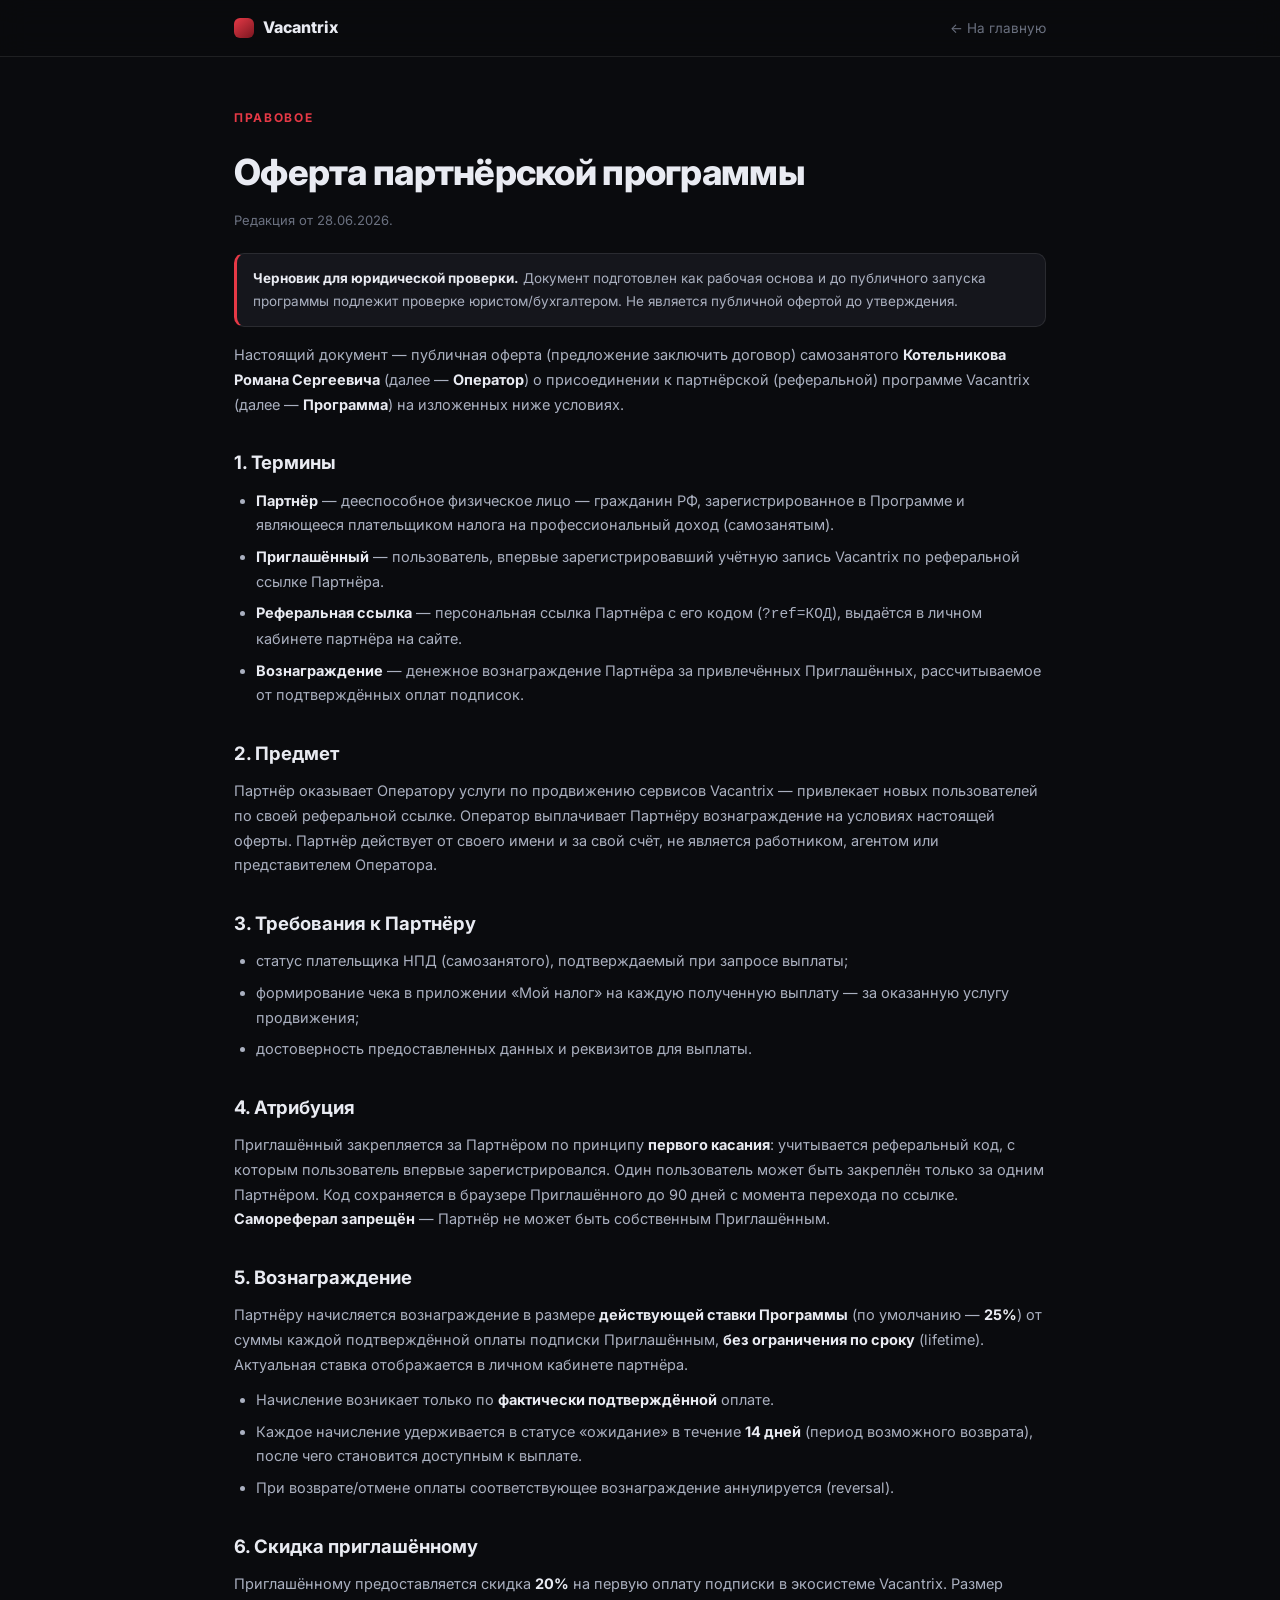
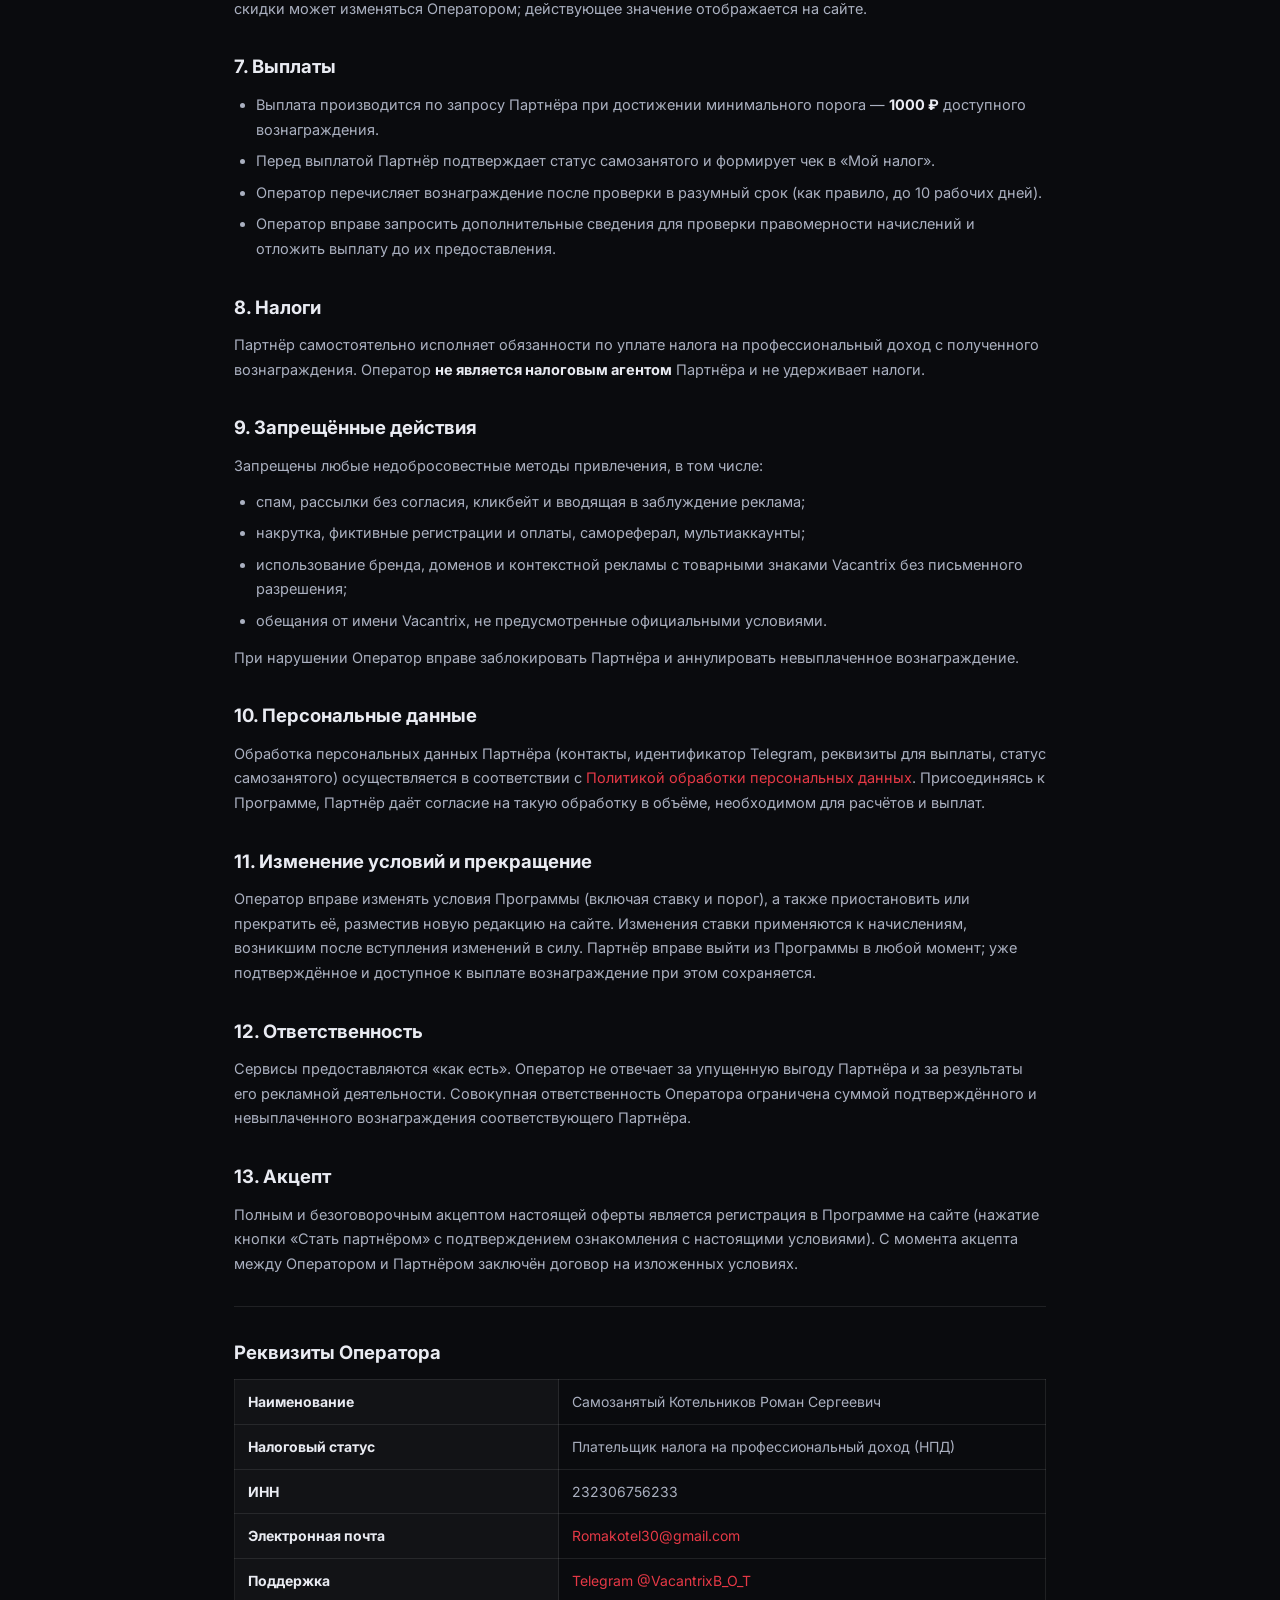
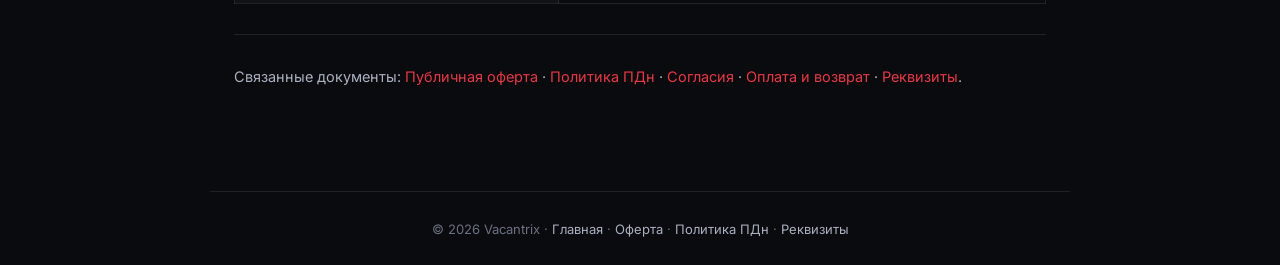
==== partner-offer.html @ 7f7f2ad9 "feat(web): партнёрская программа — кабинет, реф-ссылка, оферта Чинит 404 на js/referral.js и js/part" ====
<!DOCTYPE html>
<html lang="ru">
<head>
<meta charset="UTF-8">
<meta name="viewport" content="width=device-width, initial-scale=1.0">
<title>Оферта партнёрской программы — Vacantrix</title>
<meta name="description" content="Условия партнёрской (реферальной) программы Vacantrix: вознаграждение, выплаты самозанятым партнёрам, правила привлечения и анти-фрод.">
<meta name="robots" content="noindex">
<link rel="preconnect" href="https://fonts.googleapis.com"><link rel="preconnect" href="https://fonts.gstatic.com" crossorigin>
<link href="https://fonts.googleapis.com/css2?family=Inter:wght@400;500;600;700;800&display=swap" rel="stylesheet">
<style>
:root{--bg:#0a0b0e;--card:#15161c;--line:rgba(255,255,255,.09);--ac:#e63946;--tx:#e9ebf2;--tx2:#aab0c0;--tx3:#6b7180}
*{box-sizing:border-box;margin:0;padding:0}
body{background:var(--bg);color:var(--tx2);font-family:'Inter',-apple-system,'Segoe UI',Roboto,sans-serif;line-height:1.7;-webkit-font-smoothing:antialiased}
a{color:var(--ac);text-decoration:none}a:hover{text-decoration:underline}
.topbar{position:sticky;top:0;z-index:10;background:rgba(10,11,14,.85);backdrop-filter:blur(14px);border-bottom:1px solid var(--line)}
.bar{max-width:860px;margin:0 auto;padding:0 24px;height:56px;display:flex;align-items:center;gap:12px}
.brand{display:flex;align-items:center;gap:9px;font-weight:800;font-size:16px;color:var(--tx)}
.brand .d{width:20px;height:20px;border-radius:6px;background:linear-gradient(140deg,var(--ac),#7a1620)}
.bar .back{margin-left:auto;color:var(--tx3);font-size:13.5px}.bar .back:hover{color:var(--tx);text-decoration:none}
.doc{max-width:860px;margin:0 auto;padding:46px 24px 90px}
.doc .eyebrow{font-size:12px;font-weight:700;letter-spacing:.14em;text-transform:uppercase;color:var(--ac)}
.doc h1{font-size:clamp(26px,4vw,36px);font-weight:800;letter-spacing:-.02em;color:var(--tx);margin:12px 0 6px}
.doc .upd{color:var(--tx3);font-size:13px;margin-bottom:22px}
.doc h2{font-size:18.5px;font-weight:700;color:var(--tx);margin:30px 0 10px}
.doc p{font-size:14.5px;margin-bottom:11px}
.doc ul,.doc ol{margin:0 0 12px 22px}.doc li{font-size:14.5px;margin-bottom:7px}
.doc b{color:var(--tx)}
.doc hr{border:none;border-top:1px solid var(--line);margin:30px 0}
.doc table{width:100%;border-collapse:collapse;margin:8px 0 16px;font-size:14px}
.doc th,.doc td{border:1px solid var(--line);padding:10px 13px;text-align:left;vertical-align:top}
.doc th{color:var(--tx);background:rgba(255,255,255,.03);width:40%;white-space:nowrap}
.doc .note{border:1px solid var(--line);border-left:3px solid var(--ac);background:var(--card);border-radius:10px;padding:13px 16px;font-size:13.5px;color:var(--tx2);margin:16px 0}
footer{border-top:1px solid var(--line);text-align:center;padding:26px;color:var(--tx3);font-size:13px;max-width:860px;margin:0 auto}
footer a{color:var(--tx2)}
</style>
</head>
<body>
<header class="topbar"><div class="bar">
  <a class="brand" href="index.html"><span class="d"></span>Vacantrix</a>
  <a class="back" href="index.html">← На главную</a>
</div></header>

<article class="doc">
  <span class="eyebrow">Правовое</span>
  <h1>Оферта партнёрской программы</h1>
  <div class="upd">Редакция от 28.06.2026.</div>

  <div class="note"><b>Черновик для юридической проверки.</b> Документ подготовлен как рабочая основа и
  до публичного запуска программы подлежит проверке юристом/бухгалтером. Не является публичной офертой
  до утверждения.</div>

  <p>Настоящий документ — публичная оферта (предложение заключить договор) самозанятого
  <b>Котельникова Романа Сергеевича</b> (далее — <b>Оператор</b>) о присоединении к партнёрской
  (реферальной) программе Vacantrix (далее — <b>Программа</b>) на изложенных ниже условиях.</p>

  <h2>1. Термины</h2>
  <ul>
    <li><b>Партнёр</b> — дееспособное физическое лицо — гражданин РФ, зарегистрированное в Программе и
      являющееся плательщиком налога на профессиональный доход (самозанятым).</li>
    <li><b>Приглашённый</b> — пользователь, впервые зарегистрировавший учётную запись Vacantrix по
      реферальной ссылке Партнёра.</li>
    <li><b>Реферальная ссылка</b> — персональная ссылка Партнёра с его кодом (<code>?ref=КОД</code>),
      выдаётся в личном кабинете партнёра на сайте.</li>
    <li><b>Вознаграждение</b> — денежное вознаграждение Партнёра за привлечённых Приглашённых,
      рассчитываемое от подтверждённых оплат подписок.</li>
  </ul>

  <h2>2. Предмет</h2>
  <p>Партнёр оказывает Оператору услуги по продвижению сервисов Vacantrix — привлекает новых
  пользователей по своей реферальной ссылке. Оператор выплачивает Партнёру вознаграждение на условиях
  настоящей оферты. Партнёр действует от своего имени и за свой счёт, не является работником, агентом или
  представителем Оператора.</p>

  <h2>3. Требования к Партнёру</h2>
  <ul>
    <li>статус плательщика НПД (самозанятого), подтверждаемый при запросе выплаты;</li>
    <li>формирование чека в приложении «Мой налог» на каждую полученную выплату — за оказанную услугу
      продвижения;</li>
    <li>достоверность предоставленных данных и реквизитов для выплаты.</li>
  </ul>

  <h2>4. Атрибуция</h2>
  <p>Приглашённый закрепляется за Партнёром по принципу <b>первого касания</b>: учитывается реферальный код,
  с которым пользователь впервые зарегистрировался. Один пользователь может быть закреплён только за одним
  Партнёром. Код сохраняется в браузере Приглашённого до 90 дней с момента перехода по ссылке.
  <b>Самореферал запрещён</b> — Партнёр не может быть собственным Приглашённым.</p>

  <h2>5. Вознаграждение</h2>
  <p>Партнёру начисляется вознаграждение в размере <b>действующей ставки Программы</b> (по умолчанию —
  <b>25%</b>) от суммы каждой подтверждённой оплаты подписки Приглашённым, <b>без ограничения по сроку</b>
  (lifetime). Актуальная ставка отображается в личном кабинете партнёра.</p>
  <ul>
    <li>Начисление возникает только по <b>фактически подтверждённой</b> оплате.</li>
    <li>Каждое начисление удерживается в статусе «ожидание» в течение <b>14 дней</b> (период возможного
      возврата), после чего становится доступным к выплате.</li>
    <li>При возврате/отмене оплаты соответствующее вознаграждение аннулируется (reversal).</li>
  </ul>

  <h2>6. Скидка приглашённому</h2>
  <p>Приглашённому предоставляется скидка <b>20%</b> на первую оплату подписки в экосистеме Vacantrix.
  Размер скидки может изменяться Оператором; действующее значение отображается на сайте.</p>

  <h2>7. Выплаты</h2>
  <ul>
    <li>Выплата производится по запросу Партнёра при достижении минимального порога — <b>1000 ₽</b>
      доступного вознаграждения.</li>
    <li>Перед выплатой Партнёр подтверждает статус самозанятого и формирует чек в «Мой налог».</li>
    <li>Оператор перечисляет вознаграждение после проверки в разумный срок (как правило, до 10 рабочих
      дней).</li>
    <li>Оператор вправе запросить дополнительные сведения для проверки правомерности начислений и
      отложить выплату до их предоставления.</li>
  </ul>

  <h2>8. Налоги</h2>
  <p>Партнёр самостоятельно исполняет обязанности по уплате налога на профессиональный доход с полученного
  вознаграждения. Оператор <b>не является налоговым агентом</b> Партнёра и не удерживает налоги.</p>

  <h2>9. Запрещённые действия</h2>
  <p>Запрещены любые недобросовестные методы привлечения, в том числе:</p>
  <ul>
    <li>спам, рассылки без согласия, кликбейт и вводящая в заблуждение реклама;</li>
    <li>накрутка, фиктивные регистрации и оплаты, самореферал, мультиаккаунты;</li>
    <li>использование бренда, доменов и контекстной рекламы с товарными знаками Vacantrix без письменного
      разрешения;</li>
    <li>обещания от имени Vacantrix, не предусмотренные официальными условиями.</li>
  </ul>
  <p>При нарушении Оператор вправе заблокировать Партнёра и аннулировать невыплаченное вознаграждение.</p>

  <h2>10. Персональные данные</h2>
  <p>Обработка персональных данных Партнёра (контакты, идентификатор Telegram, реквизиты для выплаты,
  статус самозанятого) осуществляется в соответствии с
  <a href="privacy.html">Политикой обработки персональных данных</a>. Присоединяясь к Программе, Партнёр
  даёт согласие на такую обработку в объёме, необходимом для расчётов и выплат.</p>

  <h2>11. Изменение условий и прекращение</h2>
  <p>Оператор вправе изменять условия Программы (включая ставку и порог), а также приостановить или
  прекратить её, разместив новую редакцию на сайте. Изменения ставки применяются к начислениям, возникшим
  после вступления изменений в силу. Партнёр вправе выйти из Программы в любой момент; уже подтверждённое
  и доступное к выплате вознаграждение при этом сохраняется.</p>

  <h2>12. Ответственность</h2>
  <p>Сервисы предоставляются «как есть». Оператор не отвечает за упущенную выгоду Партнёра и за результаты
  его рекламной деятельности. Совокупная ответственность Оператора ограничена суммой подтверждённого
  и невыплаченного вознаграждения соответствующего Партнёра.</p>

  <h2>13. Акцепт</h2>
  <p>Полным и безоговорочным акцептом настоящей оферты является регистрация в Программе на сайте
  (нажатие кнопки «Стать партнёром» с подтверждением ознакомления с настоящими условиями). С момента
  акцепта между Оператором и Партнёром заключён договор на изложенных условиях.</p>

  <hr>
  <h2>Реквизиты Оператора</h2>
  <table>
    <tr><th>Наименование</th><td>Самозанятый Котельников Роман Сергеевич</td></tr>
    <tr><th>Налоговый статус</th><td>Плательщик налога на профессиональный доход (НПД)</td></tr>
    <tr><th>ИНН</th><td>232306756233</td></tr>
    <tr><th>Электронная почта</th><td><a href="mailto:Romakotel30@gmail.com">Romakotel30@gmail.com</a></td></tr>
    <tr><th>Поддержка</th><td><a href="https://t.me/VacantrixB_O_T" target="_blank" rel="noopener">Telegram @VacantrixB_O_T</a></td></tr>
  </table>

  <hr>
  <p>Связанные документы: <a href="offer.html">Публичная оферта</a> ·
  <a href="privacy.html">Политика ПДн</a> · <a href="consent.html">Согласия</a> ·
  <a href="payment.html">Оплата и возврат</a> · <a href="requisites.html">Реквизиты</a>.</p>
</article>

<footer>
  © 2026 Vacantrix · <a href="index.html">Главная</a> · <a href="offer.html">Оферта</a> ·
  <a href="privacy.html">Политика ПДн</a> · <a href="requisites.html">Реквизиты</a>
</footer>
</body>
</html>
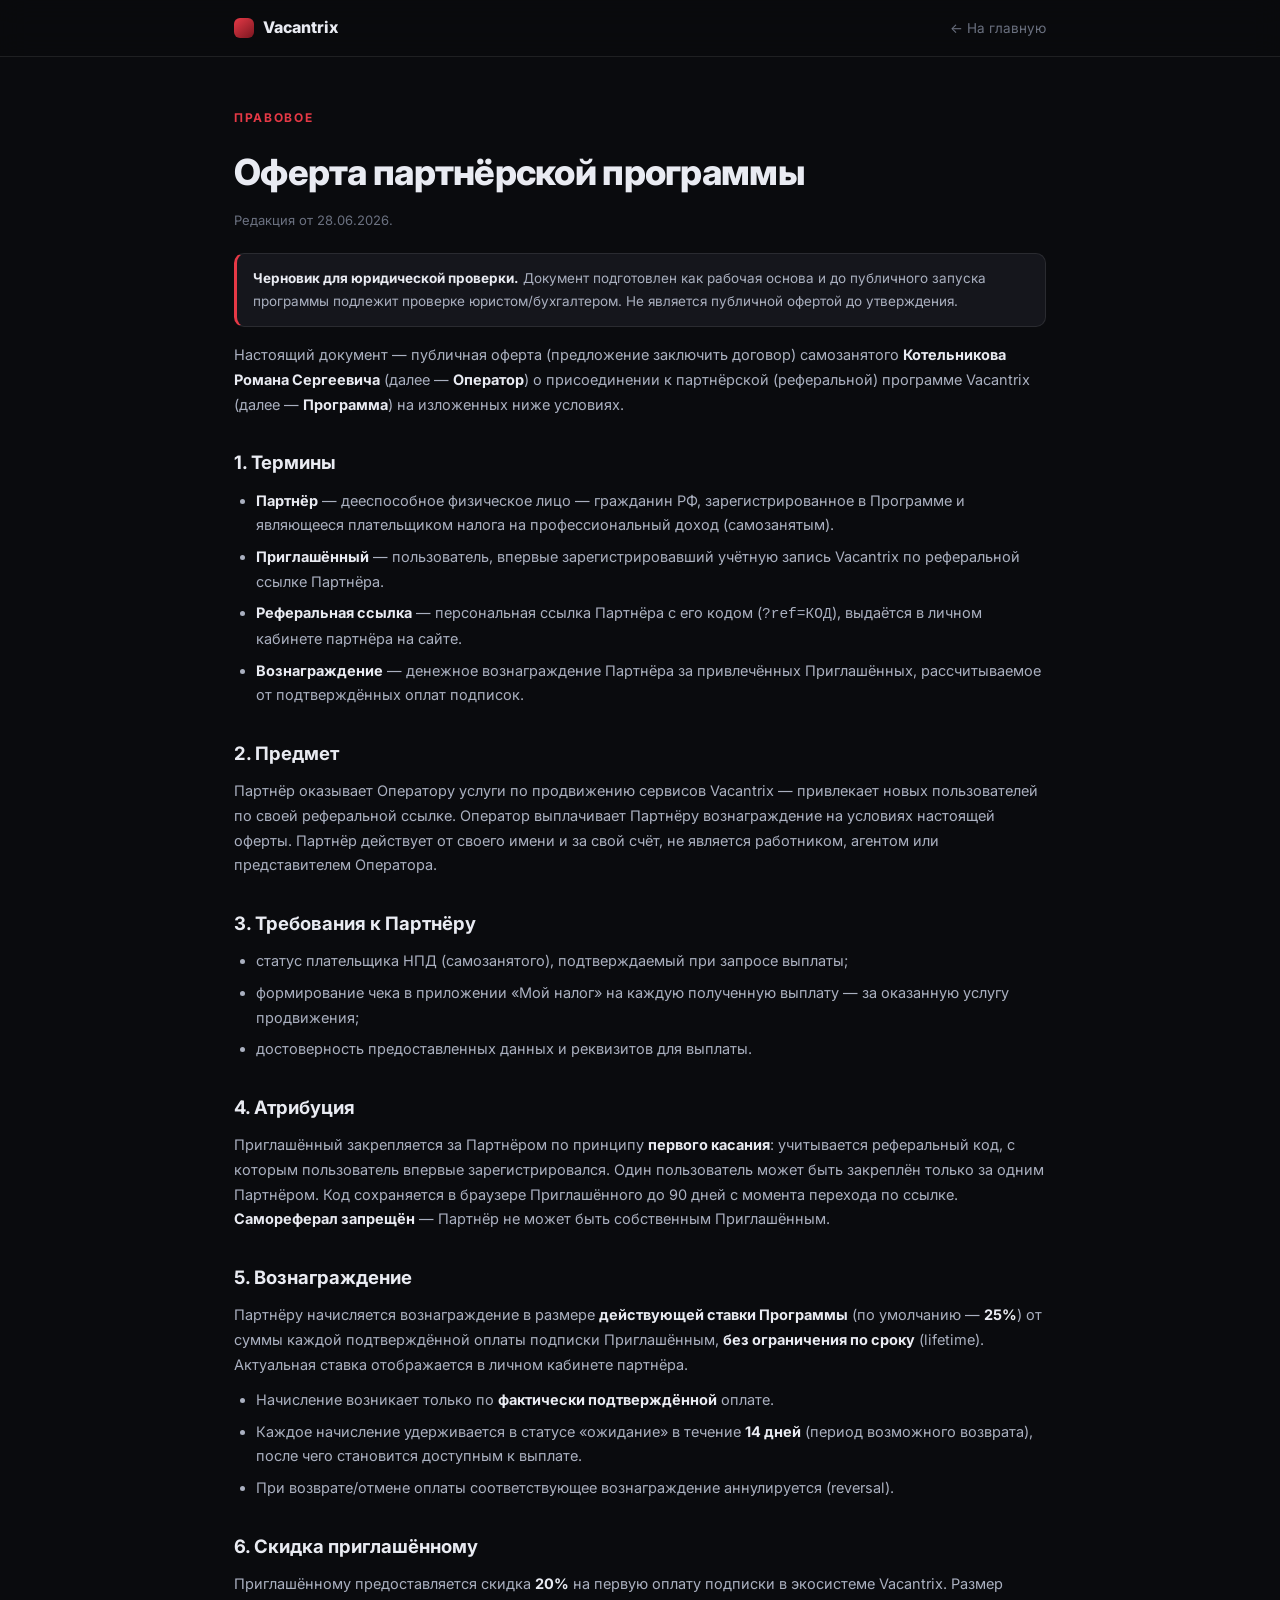
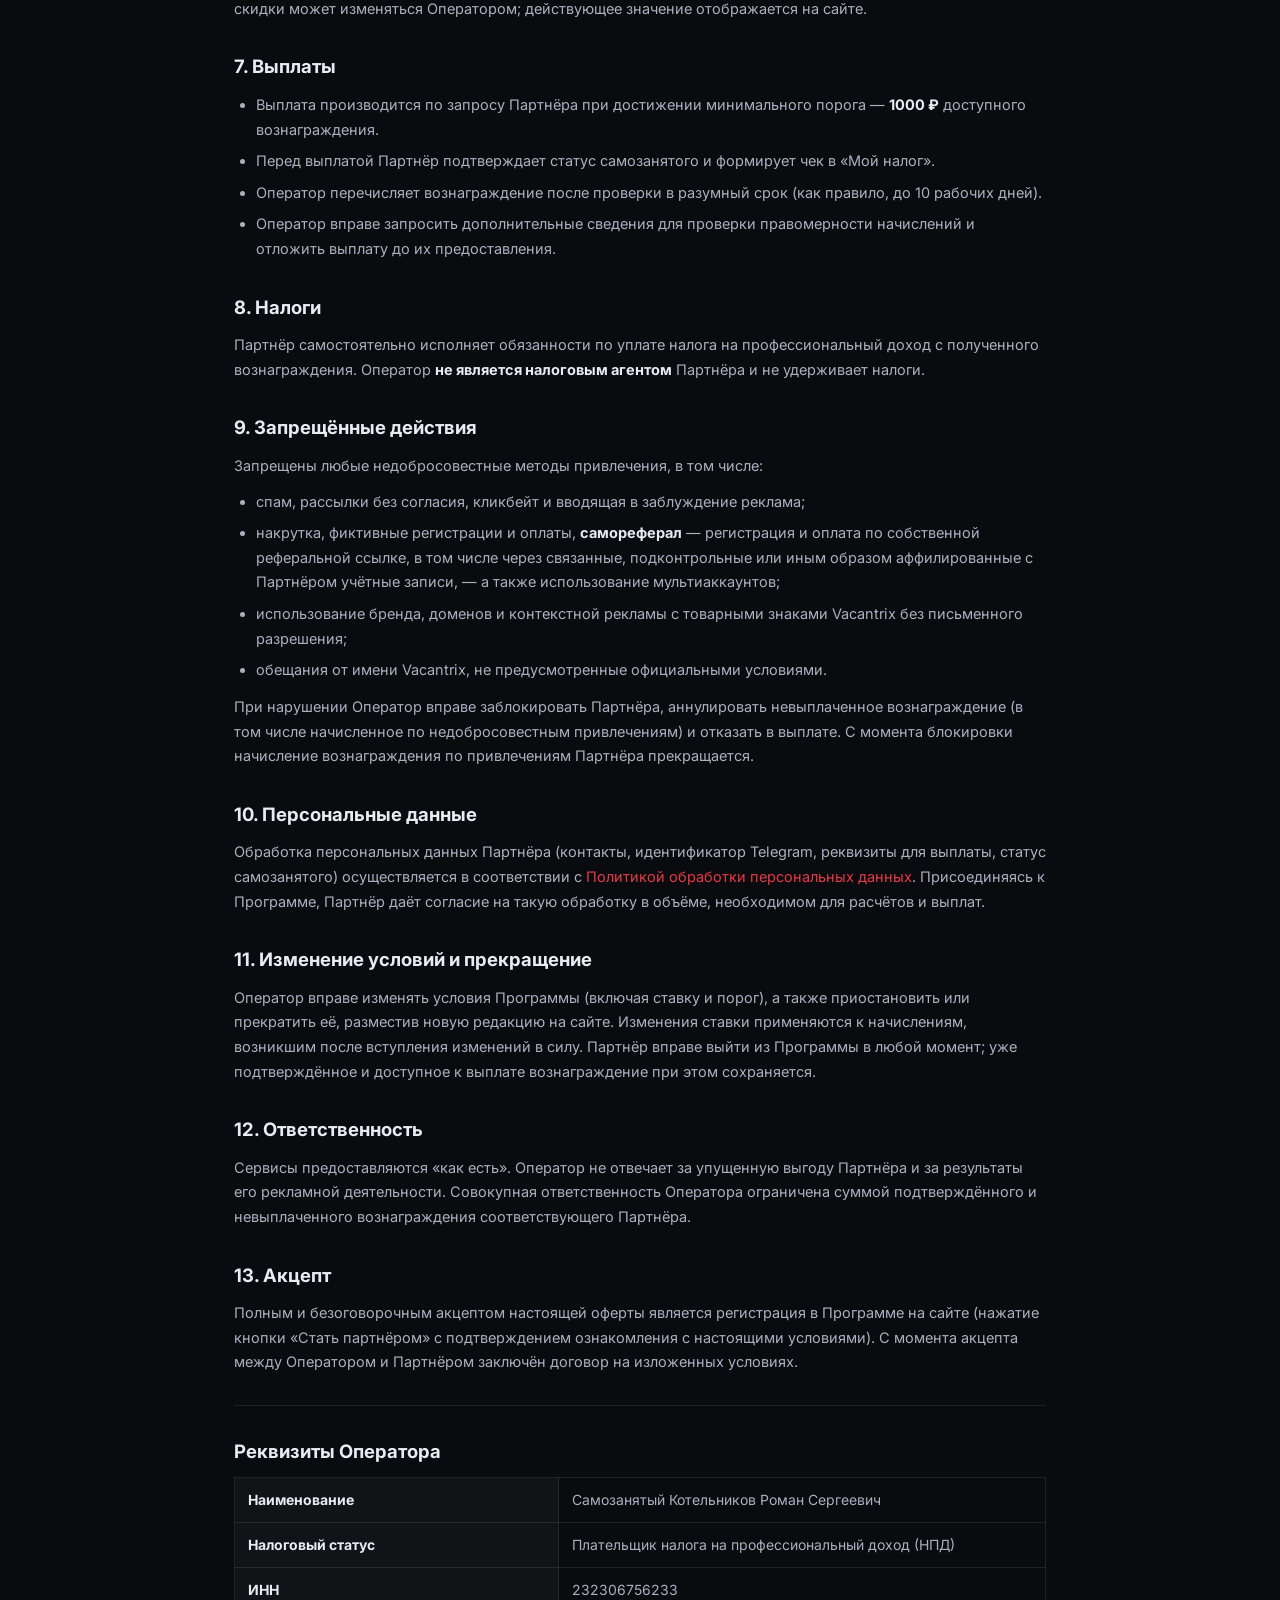
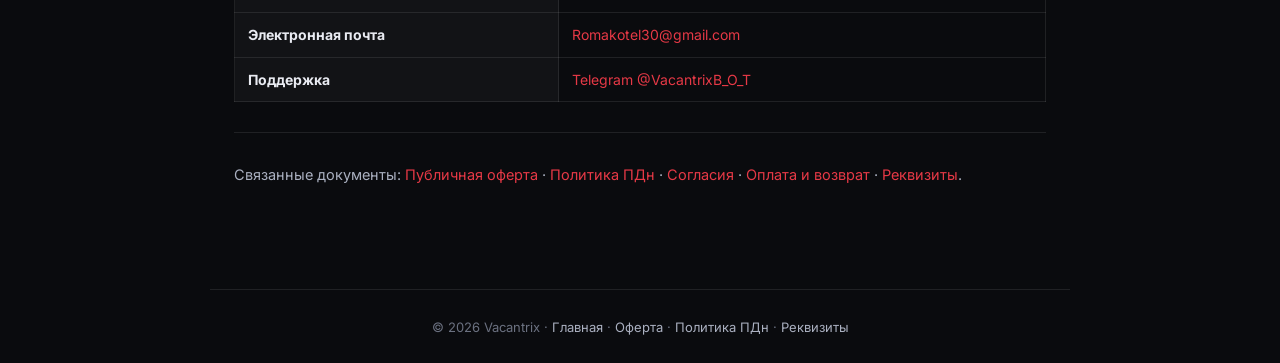
==== commit 4450a253: "fix(web): анти-фрод партнёрки — гард активного партнёра + уточнение оферты credit_commission: не нач" ====
--- a/partner-offer.html
+++ b/partner-offer.html
@@ -120,12 +120,16 @@
   <p>Запрещены любые недобросовестные методы привлечения, в том числе:</p>
   <ul>
     <li>спам, рассылки без согласия, кликбейт и вводящая в заблуждение реклама;</li>
-    <li>накрутка, фиктивные регистрации и оплаты, самореферал, мультиаккаунты;</li>
+    <li>накрутка, фиктивные регистрации и оплаты, <b>самореферал</b> — регистрация и оплата по собственной
+      реферальной ссылке, в том числе через связанные, подконтрольные или иным образом аффилированные с
+      Партнёром учётные записи, — а также использование мультиаккаунтов;</li>
     <li>использование бренда, доменов и контекстной рекламы с товарными знаками Vacantrix без письменного
       разрешения;</li>
     <li>обещания от имени Vacantrix, не предусмотренные официальными условиями.</li>
   </ul>
-  <p>При нарушении Оператор вправе заблокировать Партнёра и аннулировать невыплаченное вознаграждение.</p>
+  <p>При нарушении Оператор вправе заблокировать Партнёра, аннулировать невыплаченное вознаграждение
+  (в том числе начисленное по недобросовестным привлечениям) и отказать в выплате. С момента блокировки
+  начисление вознаграждения по привлечениям Партнёра прекращается.</p>
 
   <h2>10. Персональные данные</h2>
   <p>Обработка персональных данных Партнёра (контакты, идентификатор Telegram, реквизиты для выплаты,
